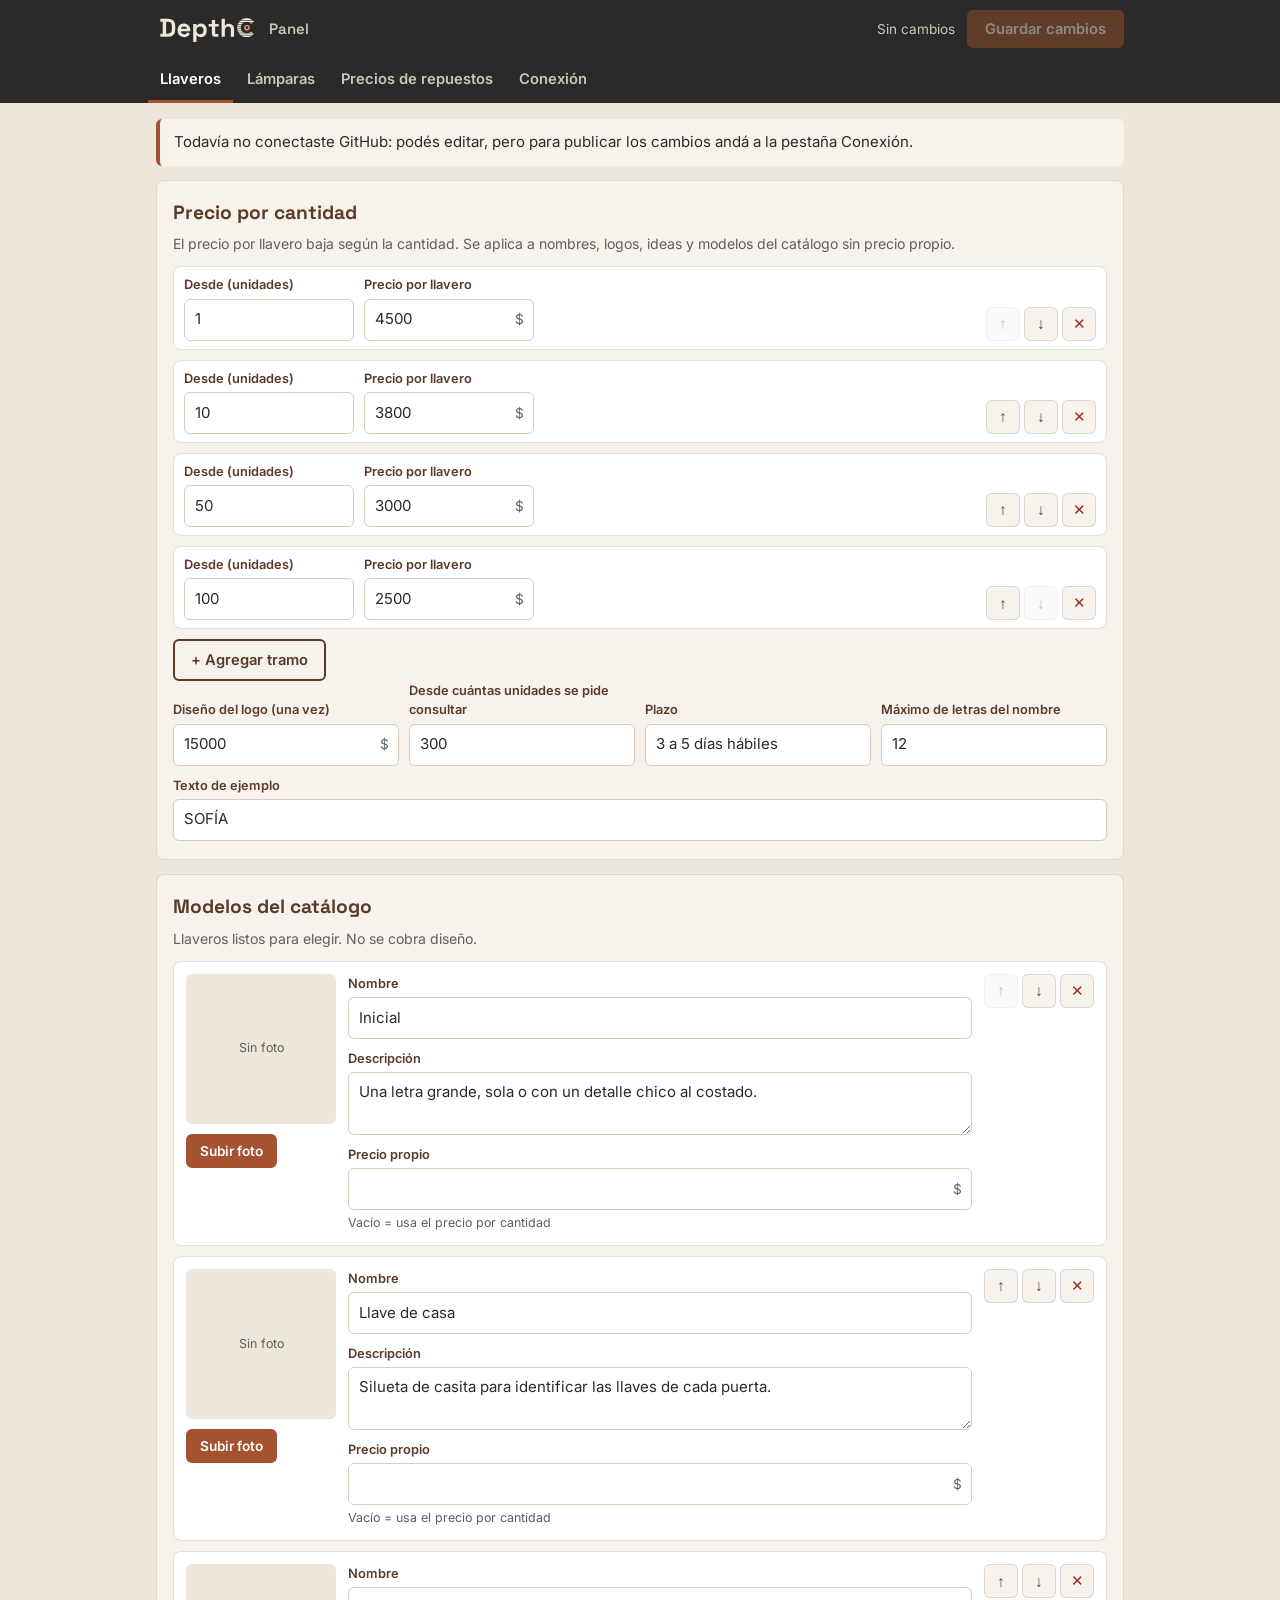
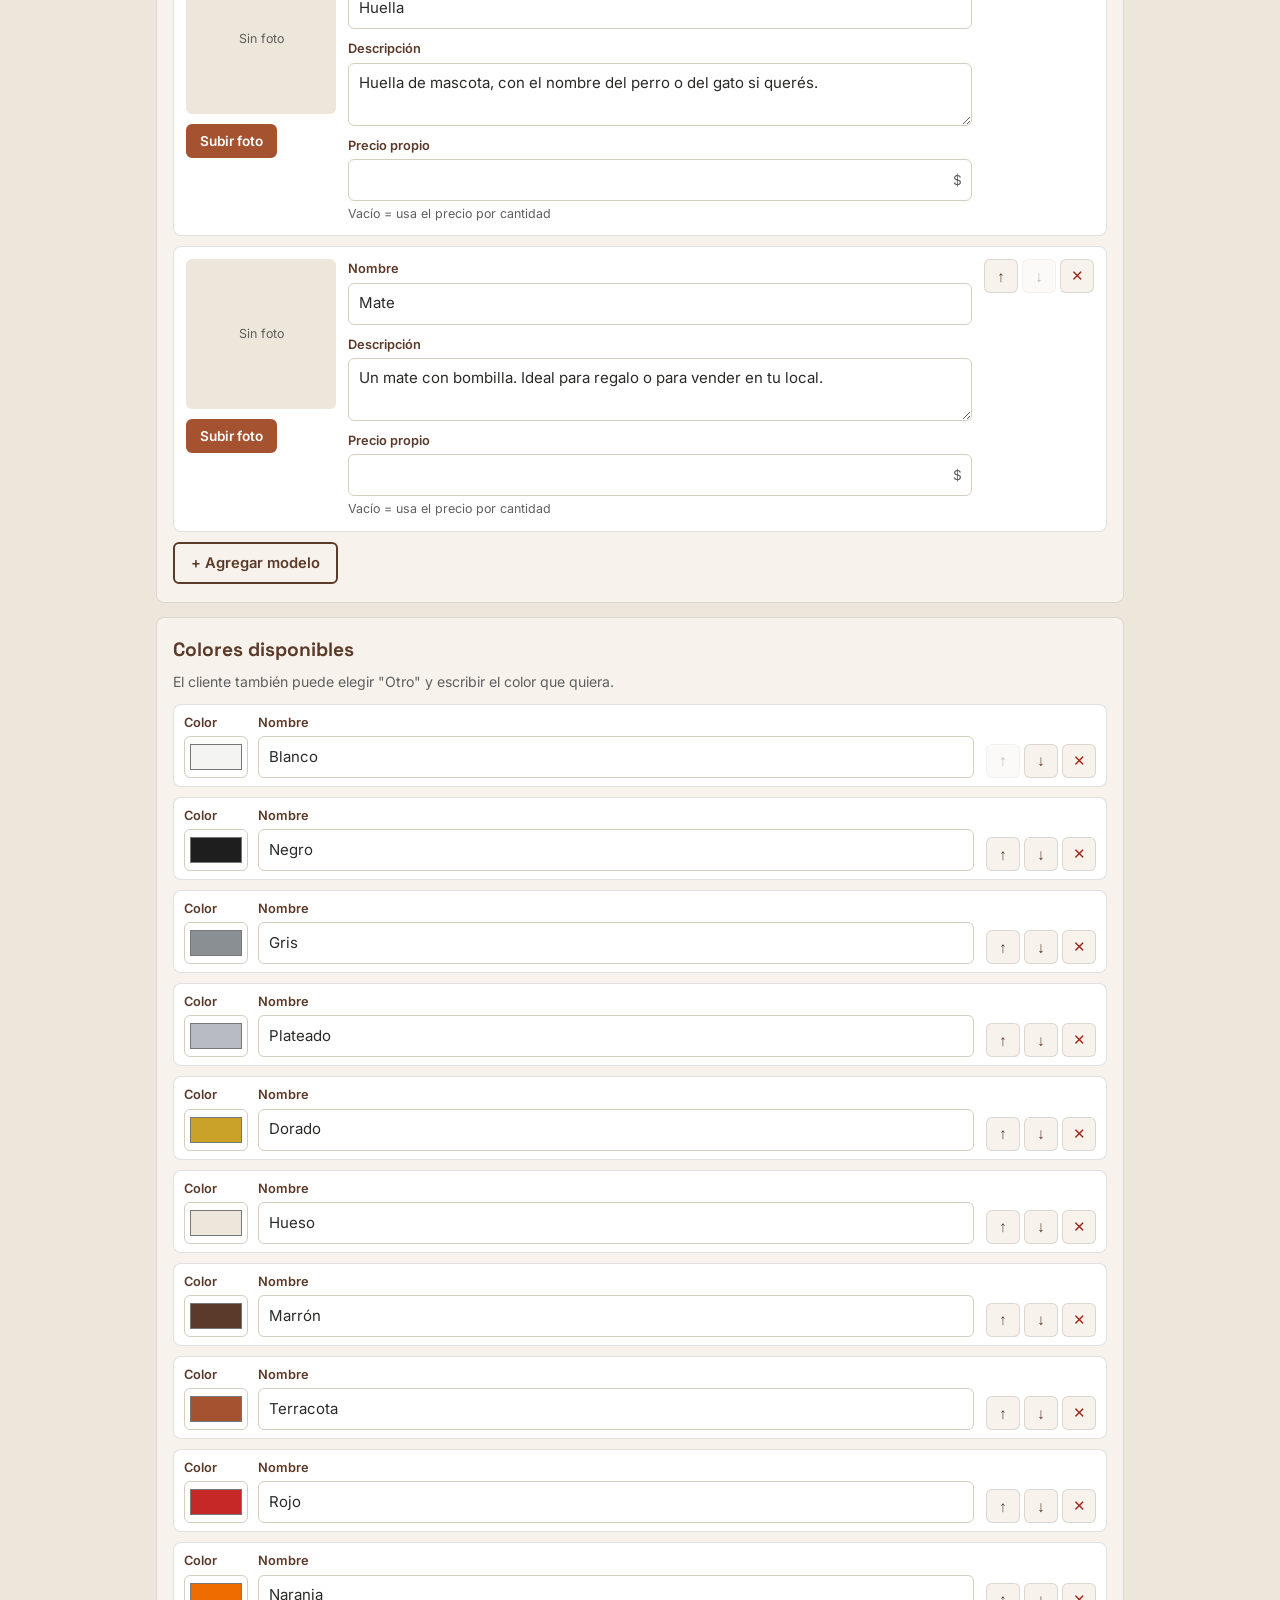
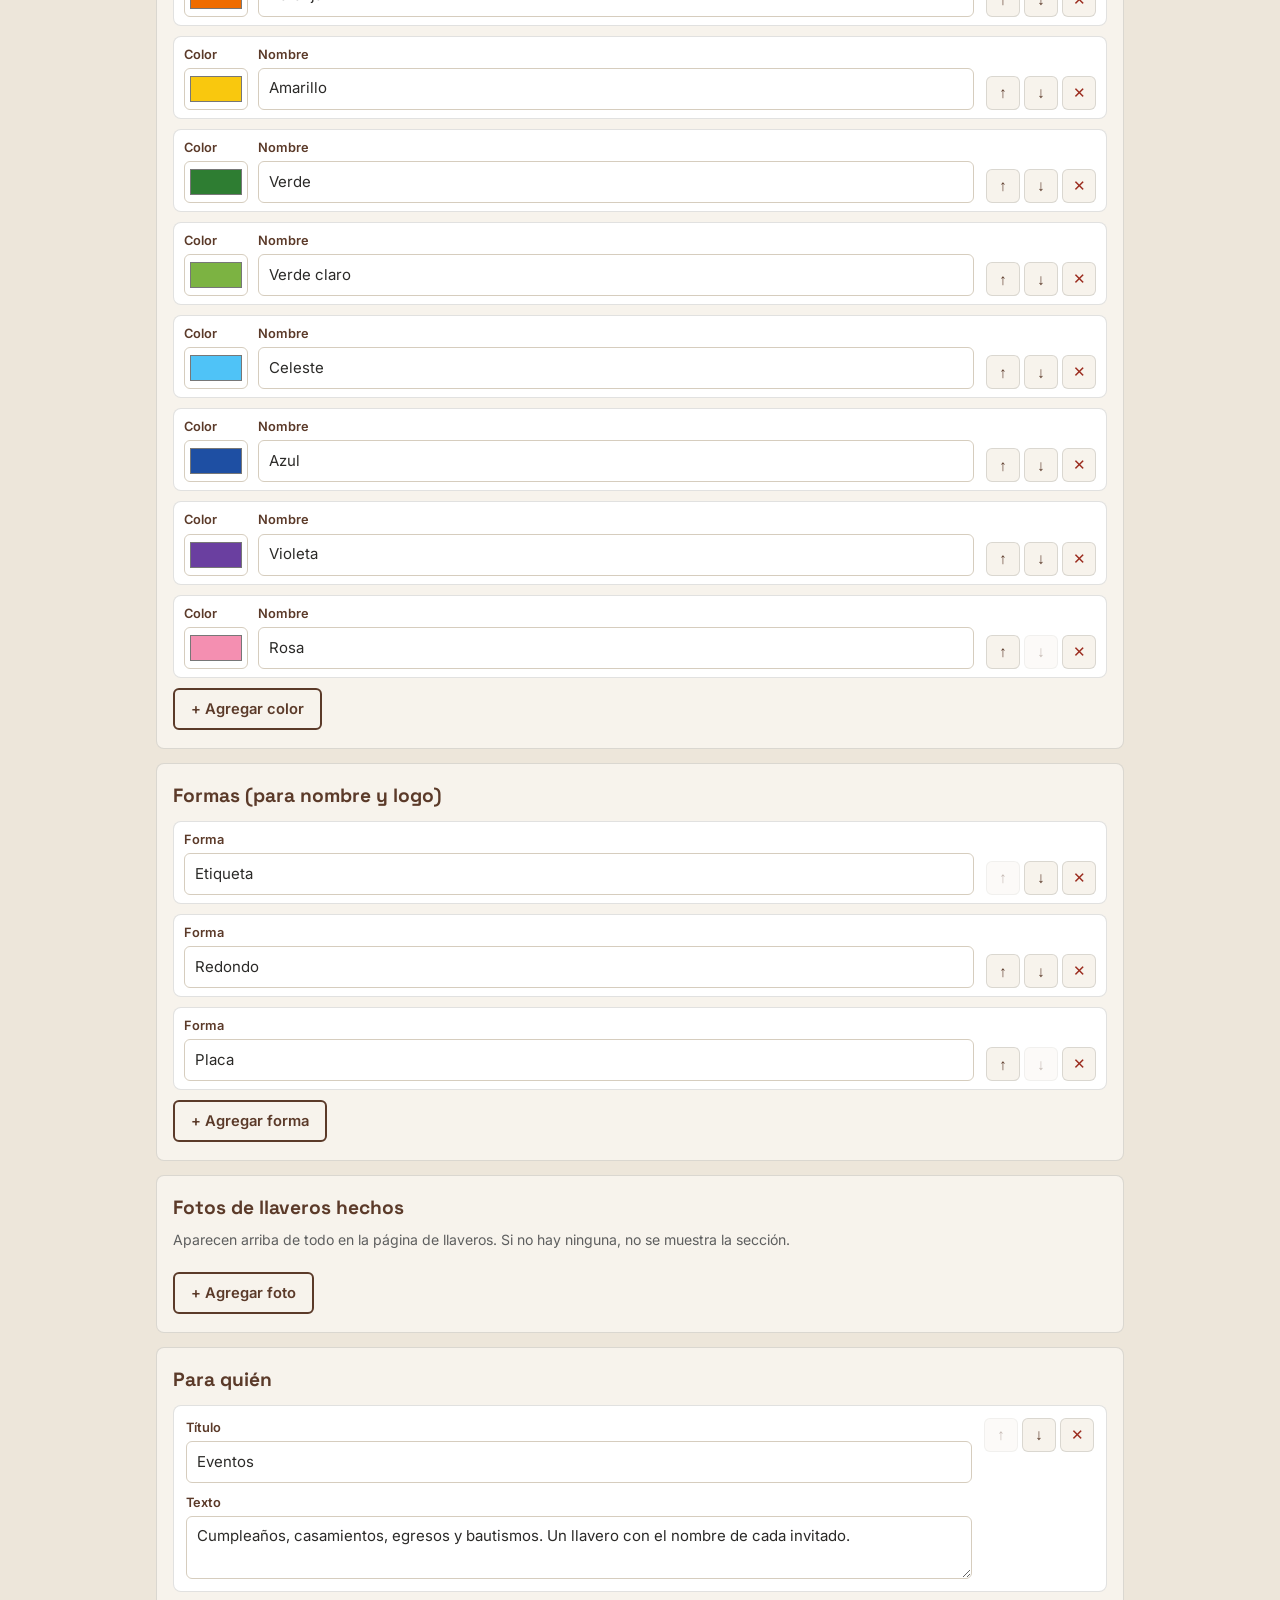
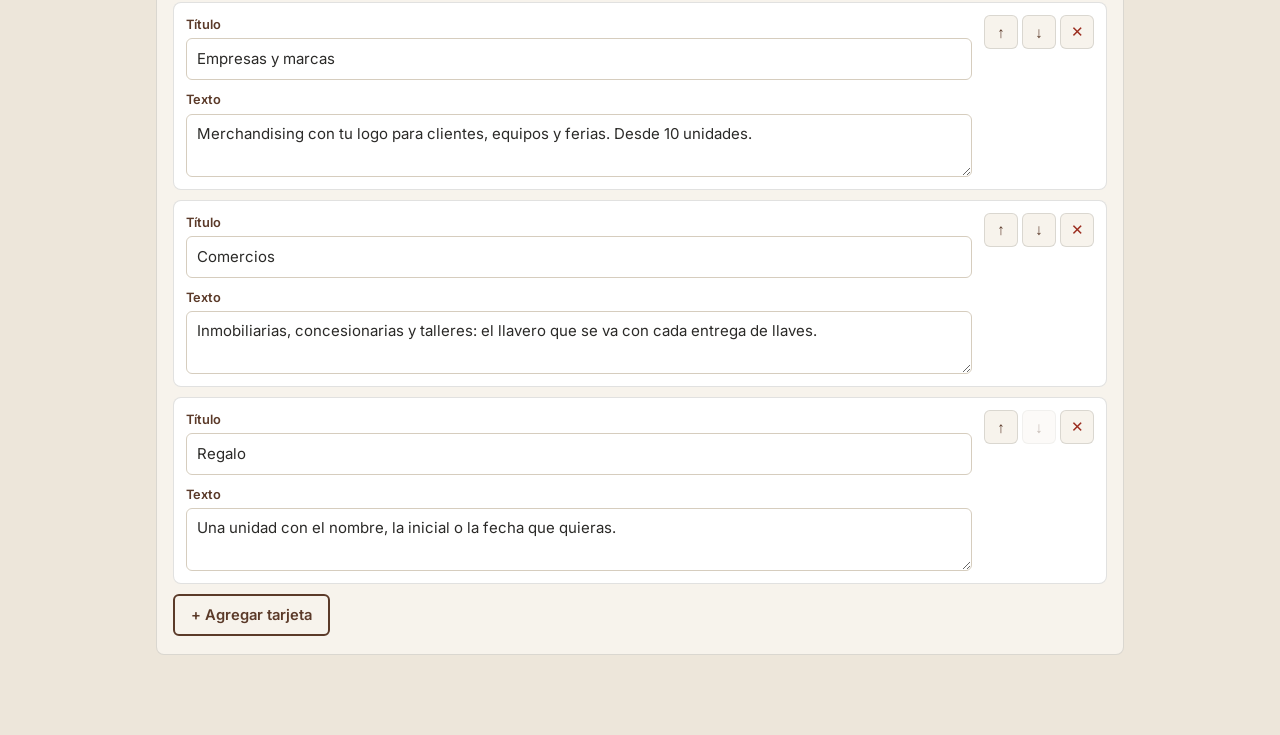
==== admin.html @ dd6ab81a "Panel de administración (admin.html) para catálogo y precios - Edita llaveros (precios por cantidad," ====
<!doctype html>
<html lang="es-AR">
<head>
  <meta charset="utf-8">
  <meta name="viewport" content="width=device-width, initial-scale=1">
  <meta name="robots" content="noindex, nofollow">
  <title>Panel DepthCo</title>
  <link rel="icon" href="img/favicon.svg" type="image/svg+xml">
  <link rel="preconnect" href="https://fonts.googleapis.com">
  <link rel="preconnect" href="https://fonts.gstatic.com" crossorigin>
  <link href="https://fonts.googleapis.com/css2?family=Inter:wght@400;500;600;700&family=Space+Grotesk:wght@600;700&display=swap" rel="stylesheet">
  <link rel="stylesheet" href="admin.css">
</head>
<body>
  <header class="bar">
    <div class="bar__inner">
      <img src="img/logo-claro.svg" alt="DepthCo" width="115" height="32">
      <span class="bar__title">Panel</span>
      <span class="estado" id="estado" role="status"></span>
      <button type="button" class="btn btn--save" id="guardar" disabled>Guardar cambios</button>
    </div>
    <nav class="tabs" role="tablist" aria-label="Secciones del panel">
      <button type="button" role="tab" class="tab" data-tab="llaveros" aria-selected="true">Llaveros</button>
      <button type="button" role="tab" class="tab" data-tab="lamparas" aria-selected="false">Lámparas</button>
      <button type="button" role="tab" class="tab" data-tab="repuestos" aria-selected="false">Precios de repuestos</button>
      <button type="button" role="tab" class="tab" data-tab="conexion" aria-selected="false">Conexión</button>
    </nav>
  </header>

  <main class="main">
    <div class="aviso" id="aviso" hidden></div>
    <section class="panel" id="panel-llaveros" role="tabpanel"></section>
    <section class="panel" id="panel-lamparas" role="tabpanel" hidden></section>
    <section class="panel" id="panel-repuestos" role="tabpanel" hidden></section>
    <section class="panel" id="panel-conexion" role="tabpanel" hidden>
      <div class="card">
        <h2>Conexión con GitHub</h2>
        <p>Para que el botón <strong>Guardar cambios</strong> publique directo en la web, el panel necesita permiso para escribir en tu repositorio. Esto se configura una sola vez en cada dispositivo (compu o celular).</p>
        <ol class="pasos">
          <li>Entrá a <a href="https://github.com/settings/personal-access-tokens/new" target="_blank" rel="noopener">github.com → Settings → Developer settings → Fine-grained tokens → Generate new token</a>.</li>
          <li>En <em>Repository access</em> elegí <strong>Only select repositories</strong> y marcá el repo de la web.</li>
          <li>En <em>Permissions → Repository permissions → Contents</em> elegí <strong>Read and write</strong>.</li>
          <li>Generalo, copialo y pegalo acá abajo junto con tu usuario y el nombre del repo.</li>
        </ol>
        <div class="grid2">
          <label class="f"><span>Usuario u organización de GitHub</span><input type="text" id="gh-owner" autocomplete="off" placeholder="ej. depthco"></label>
          <label class="f"><span>Nombre del repositorio</span><input type="text" id="gh-repo" autocomplete="off" placeholder="ej. depthco-web"></label>
          <label class="f"><span>Rama</span><input type="text" id="gh-branch" autocomplete="off" value="main"></label>
          <label class="f"><span>Token</span><input type="password" id="gh-token" autocomplete="off" placeholder="github_pat_…"></label>
        </div>
        <div class="acciones">
          <button type="button" class="btn" id="gh-probar">Guardar y probar conexión</button>
          <button type="button" class="btn btn--ghost" id="gh-olvidar">Olvidar en este dispositivo</button>
        </div>
        <p class="nota" id="gh-resultado" role="status"></p>
        <p class="nota">El token queda guardado solo en este navegador. No lo compartas: con él se puede modificar la web.</p>
      </div>
      <div class="card">
        <h2>Sin conexión</h2>
        <p>Si preferís no conectar GitHub, podés descargar los archivos con tus cambios y subirlos a mano al repo (en GitHub: <em>Add file → Upload files</em>, en la misma carpeta).</p>
        <div class="acciones">
          <button type="button" class="btn btn--ghost" id="descargar-catalogo">Descargar data/catalogo.json</button>
          <button type="button" class="btn btn--ghost" id="descargar-config">Descargar config.js</button>
        </div>
        <p class="nota">Las fotos solo se pueden subir desde el panel con la conexión activa. Sin conexión, subilas a la carpeta <code>img/productos/</code> y escribí la ruta en el campo de la foto.</p>
      </div>
    </section>
  </main>

  <script src="config.js"></script>
  <script src="catalogo-datos.js"></script>
  <script src="admin.js"></script>
</body>
</html>
---- admin.css ----
/* DepthCo — Panel de administración. Herramienta de uso interno: clara, con la paleta de la marca. */

:root {
  --hueso: #EDE6DA;
  --acero: #8A8F94;
  --oxido: #A4522F;
  --nogal: #5B3A29;
  --grafito: #2B2A28;

  --papel: #F7F3EC;
  --texto-2: #5E5F5F;
  --linea: rgba(43, 42, 40, 0.14);
  --ok: #2E6B3F;
  --error: #9B2C1E;

  --f-titulo: "Space Grotesk", system-ui, sans-serif;
  --f-texto: "Inter", system-ui, -apple-system, "Segoe UI", sans-serif;
}

*, *::before, *::after { box-sizing: border-box; }
body { margin: 0; background: var(--hueso); color: var(--grafito); font: 15px/1.5 var(--f-texto); }
img { display: block; max-width: 100%; }
h2 { font-family: var(--f-titulo); font-size: 1.2rem; color: var(--nogal); margin: 0 0 6px; }
p { margin: 0 0 12px; }
a { color: var(--oxido); }
code { background: var(--hueso); padding: 1px 5px; border-radius: 3px; }
:focus-visible { outline: 3px solid var(--oxido); outline-offset: 2px; }
[hidden] { display: none !important; }

/* Barra superior */
.bar { position: sticky; top: 0; z-index: 20; background: var(--grafito); color: var(--hueso); }
.bar__inner { display: flex; align-items: center; gap: 12px; padding: 10px 16px; max-width: 1000px; margin: 0 auto; flex-wrap: wrap; }
.bar__inner img { height: 28px; width: auto; }
.bar__title { font-family: var(--f-titulo); font-weight: 600; color: #CFC6B8; }
.estado { margin-left: auto; font-size: .85rem; color: #CFC6B8; }
.tabs { display: flex; gap: 2px; overflow-x: auto; max-width: 1000px; margin: 0 auto; padding: 0 8px; }
.tab {
  flex: none; background: none; border: 0; color: #CFC6B8; font: 600 .92rem var(--f-texto);
  padding: 12px 12px; border-bottom: 3px solid transparent; cursor: pointer;
}
.tab[aria-selected="true"] { color: #fff; border-bottom-color: var(--oxido); }

.main { max-width: 1000px; margin: 0 auto; padding: 16px 16px 80px; display: grid; gap: 14px; }
.panel { display: grid; gap: 14px; }

/* Botones */
.btn {
  display: inline-flex; align-items: center; justify-content: center; gap: 6px; min-height: 42px; padding: 8px 16px;
  background: var(--oxido); color: #fff; border: 2px solid var(--oxido); border-radius: 6px;
  font: 600 .92rem var(--f-texto); cursor: pointer; text-decoration: none;
}
.btn:hover { background: #8E4426; border-color: #8E4426; }
.btn:disabled { opacity: .45; cursor: default; }
.btn--ghost { background: transparent; color: var(--nogal); border-color: var(--nogal); }
.btn--ghost:hover { background: var(--nogal); color: var(--hueso); border-color: var(--nogal); }
.btn--small { min-height: 34px; padding: 4px 12px; font-size: .85rem; }
.btn--save { min-height: 38px; }
.btn--add { margin-top: 10px; }
.acciones { display: flex; flex-wrap: wrap; gap: 8px; margin: 12px 0; }

/* Avisos */
.aviso { padding: 12px 14px; border-radius: 6px; background: var(--papel); border-left: 4px solid var(--acero); }
.aviso--ok { border-left-color: var(--ok); }
.aviso--warn { border-left-color: var(--oxido); }
.aviso--error { border-left-color: var(--error); color: var(--error); font-weight: 500; }

/* Tarjetas y campos */
.card { background: var(--papel); border: 1px solid var(--linea); border-radius: 8px; padding: 18px 16px; }
.nota { font-size: .88rem; color: var(--texto-2); }
.pasos { padding-left: 20px; margin: 0 0 14px; display: grid; gap: 6px; }
.grid2 { display: grid; gap: 12px; }
@media (min-width: 640px) { .grid2 { grid-template-columns: 1fr 1fr; } }

.campos { display: grid; gap: 10px; flex: 1; min-width: 0; }
.fila { display: flex; flex-wrap: wrap; gap: 10px; align-items: flex-end; }
.fila > .f { flex: 1 1 180px; }
.fila .f--s { flex: 0 1 170px; }
.fila .f--xs { flex: 0 0 64px; }
.fila__tit { flex: 0 0 100%; color: var(--nogal); }
@media (min-width: 640px) { .fila__tit { flex: 0 0 90px; align-self: center; } }
.f { display: grid; gap: 4px; min-width: 0; }
.f > span:first-child { font-size: .8rem; font-weight: 600; color: var(--nogal); }
.f small { font-size: .78rem; color: var(--texto-2); }
.f__in { position: relative; display: flex; align-items: center; }
.f input, .f textarea {
  width: 100%; min-height: 42px; padding: 8px 10px; font: inherit; color: var(--grafito);
  background: #fff; border: 1.5px solid #D6CDBE; border-radius: 6px;
}
.f input[type="color"] { padding: 3px; height: 42px; cursor: pointer; }
.f textarea { resize: vertical; }
.f input:focus, .f textarea:focus { border-color: var(--oxido); outline: none; box-shadow: 0 0 0 3px rgba(164, 82, 47, .18); }
.unidad { position: absolute; right: 10px; font-style: normal; font-size: .85rem; color: var(--texto-2); pointer-events: none; }
.f__in input:has(+ .unidad) { padding-right: 30px; }

/* Listas editables */
.items { display: grid; gap: 10px; margin-top: 10px; }
.item {
  display: flex; gap: 12px; align-items: flex-start; flex-wrap: wrap;
  background: #fff; border: 1px solid var(--linea); border-radius: 8px; padding: 12px;
}
.item > .fila, .item > .f { flex: 1; min-width: 0; }
.items--compact .item { padding: 8px 10px; align-items: flex-end; }
.item__tools { display: flex; gap: 4px; margin-left: auto; }
.ico {
  width: 34px; height: 34px; border-radius: 6px; border: 1px solid var(--linea); background: var(--papel);
  color: var(--nogal); font-size: .95rem; cursor: pointer;
}
.ico:disabled { opacity: .35; cursor: default; }
.ico--del { color: var(--error); }

/* Fotos */
.foto { display: flex; gap: 10px; align-items: center; flex: 0 0 100%; }
@media (min-width: 640px) { .foto { flex: 0 0 150px; flex-direction: column; align-items: stretch; } }
.foto__thumb {
  width: 88px; aspect-ratio: 1; border-radius: 6px; overflow: hidden; flex: none;
  background: var(--hueso); display: grid; place-items: center; font-size: .78rem; color: var(--texto-2);
}
@media (min-width: 640px) { .foto__thumb { width: 100%; } }
.foto__thumb img { width: 100%; height: 100%; object-fit: cover; }
.foto__ctrl { display: flex; flex-wrap: wrap; gap: 6px; align-items: center; }
.pend { font-size: .75rem; color: var(--oxido); font-weight: 600; }

/* Tabla de materiales */
.tabla { display: grid; gap: 8px; }
.tabla__head { display: none; }
.tabla__row { display: grid; gap: 8px; grid-template-columns: 1fr 1fr 1fr; background: #fff; border: 1px solid var(--linea); border-radius: 8px; padding: 10px; }
.tabla__row strong { grid-column: 1 / -1; color: var(--nogal); }
@media (min-width: 760px) {
  .tabla__head { display: grid; grid-template-columns: 120px 1fr 1fr 1fr; gap: 8px; font-size: .8rem; font-weight: 600; color: var(--texto-2); padding: 0 10px; }
  .tabla__row { grid-template-columns: 120px 1fr 1fr 1fr; align-items: center; }
  .tabla__row strong { grid-column: auto; }
  .tabla__row .f > span:first-child { display: none; }
}

/* En listas con varios campos, las herramientas van arriba a la derecha y los campos usan todo el ancho */
.items:not(.items--compact) .item__tools { order: -1; flex: 0 0 100%; justify-content: flex-end; }
.items:not(.items--compact) .campos { flex: 1 1 100%; }
@media (min-width: 640px) {
  .items:not(.items--compact) .item__tools { order: 0; flex: 0 0 auto; }
  .items:not(.items--compact) .campos { flex: 1 1 0; }
}
.f input[type="number"] { -moz-appearance: textfield; appearance: textfield; }
.f input[type="number"]::-webkit-inner-spin-button, .f input[type="number"]::-webkit-outer-spin-button { -webkit-appearance: none; margin: 0; }
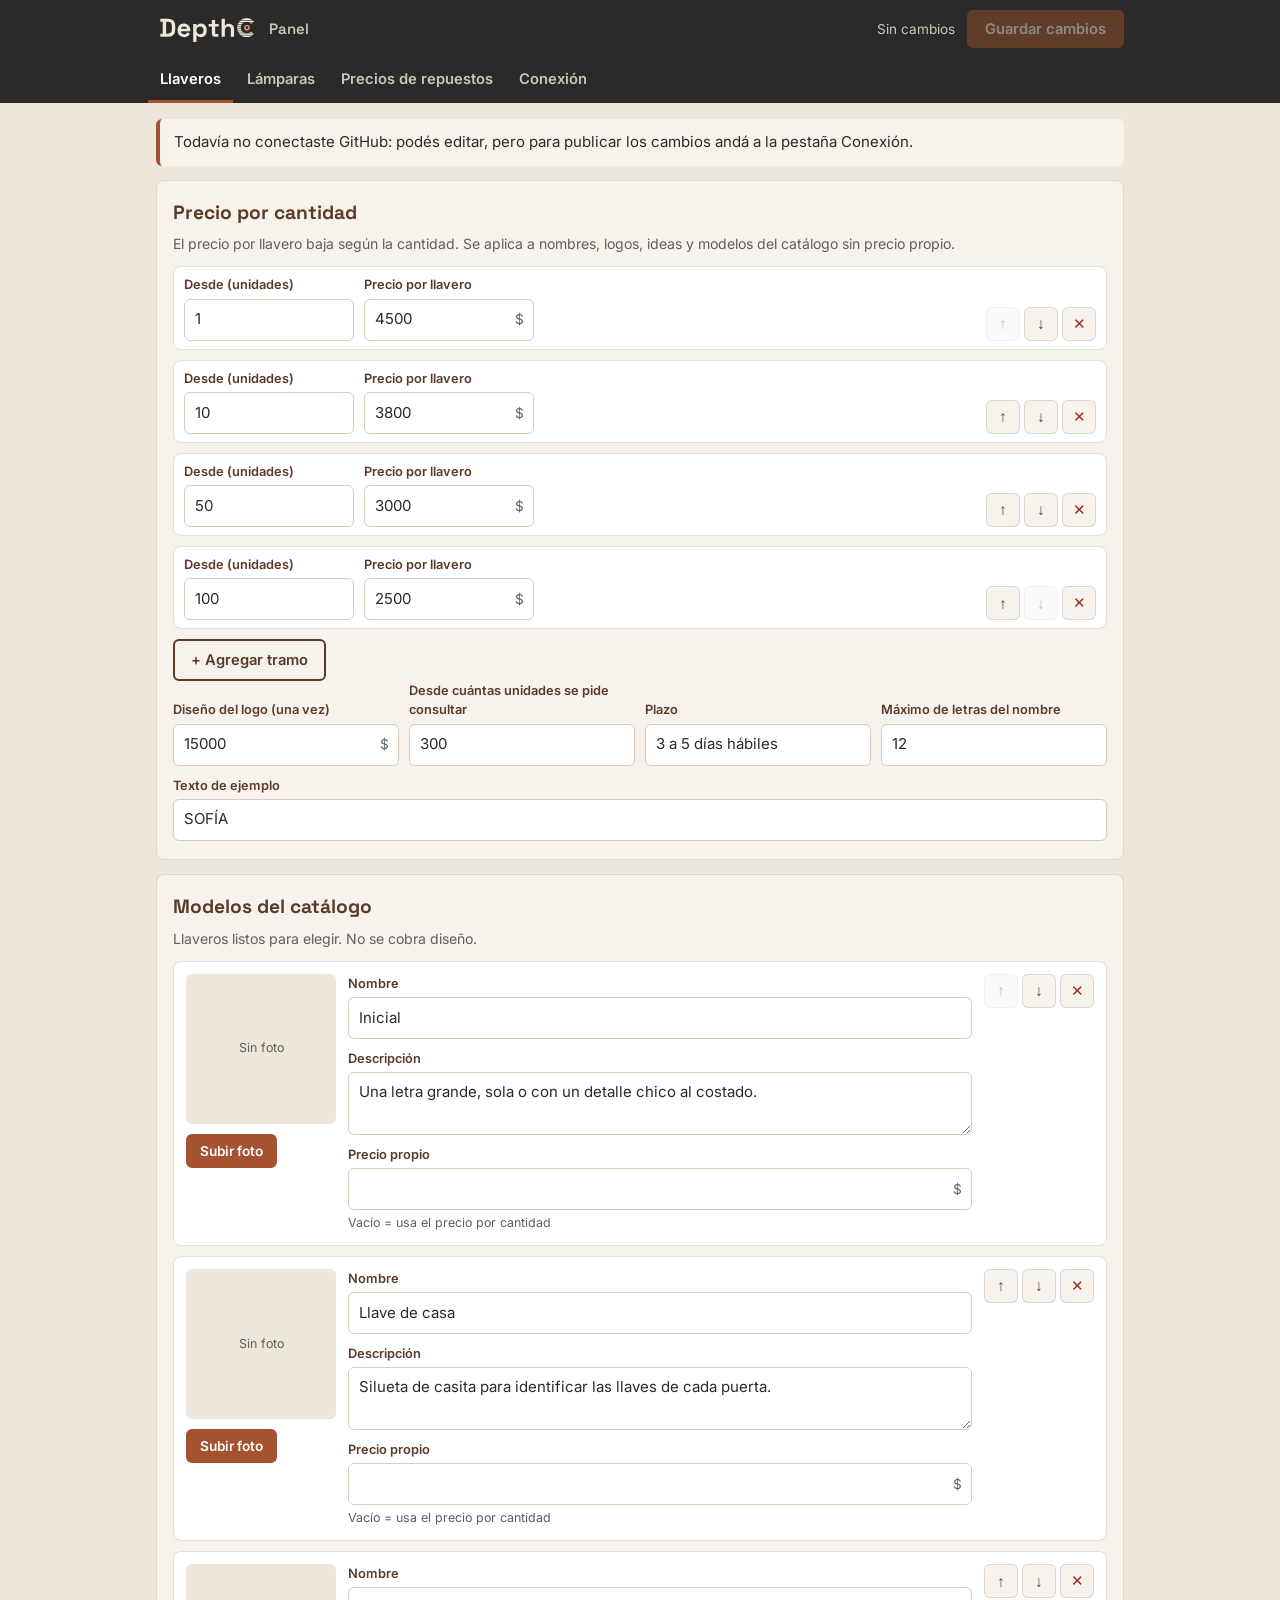
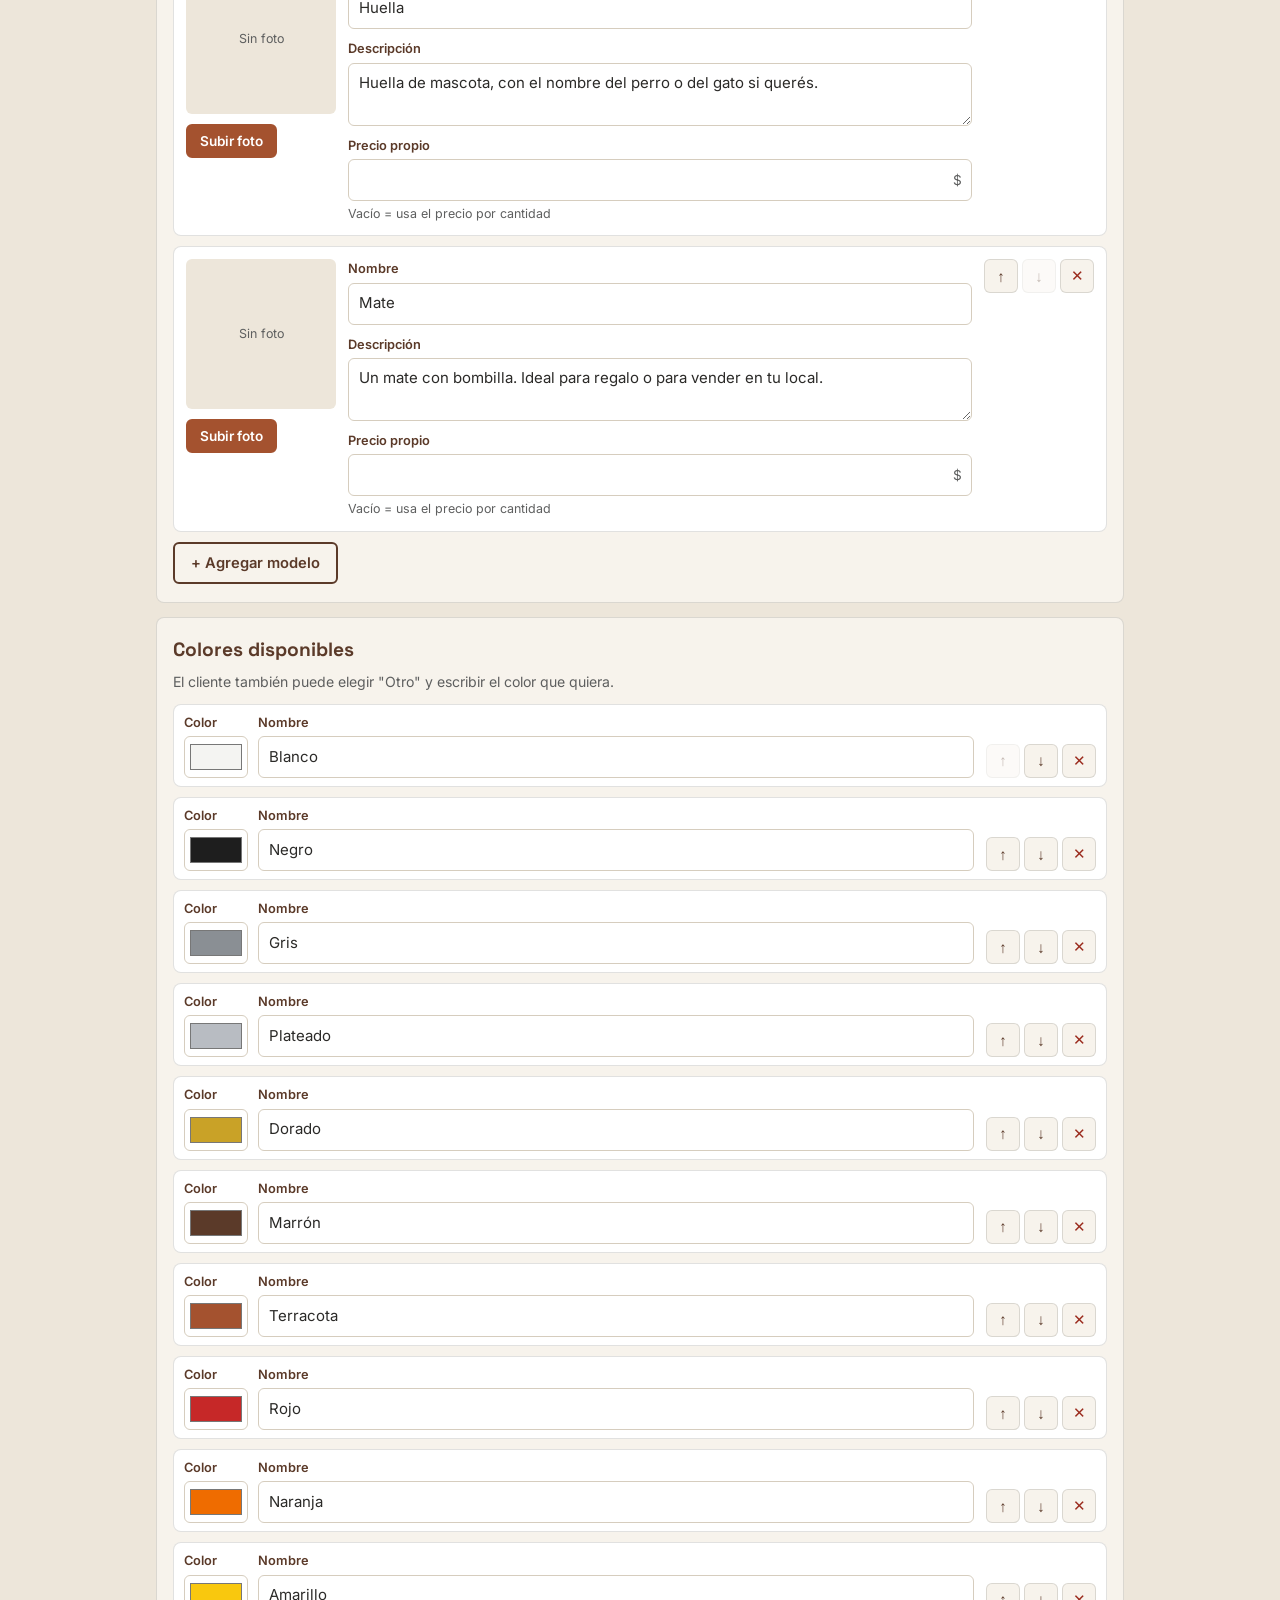
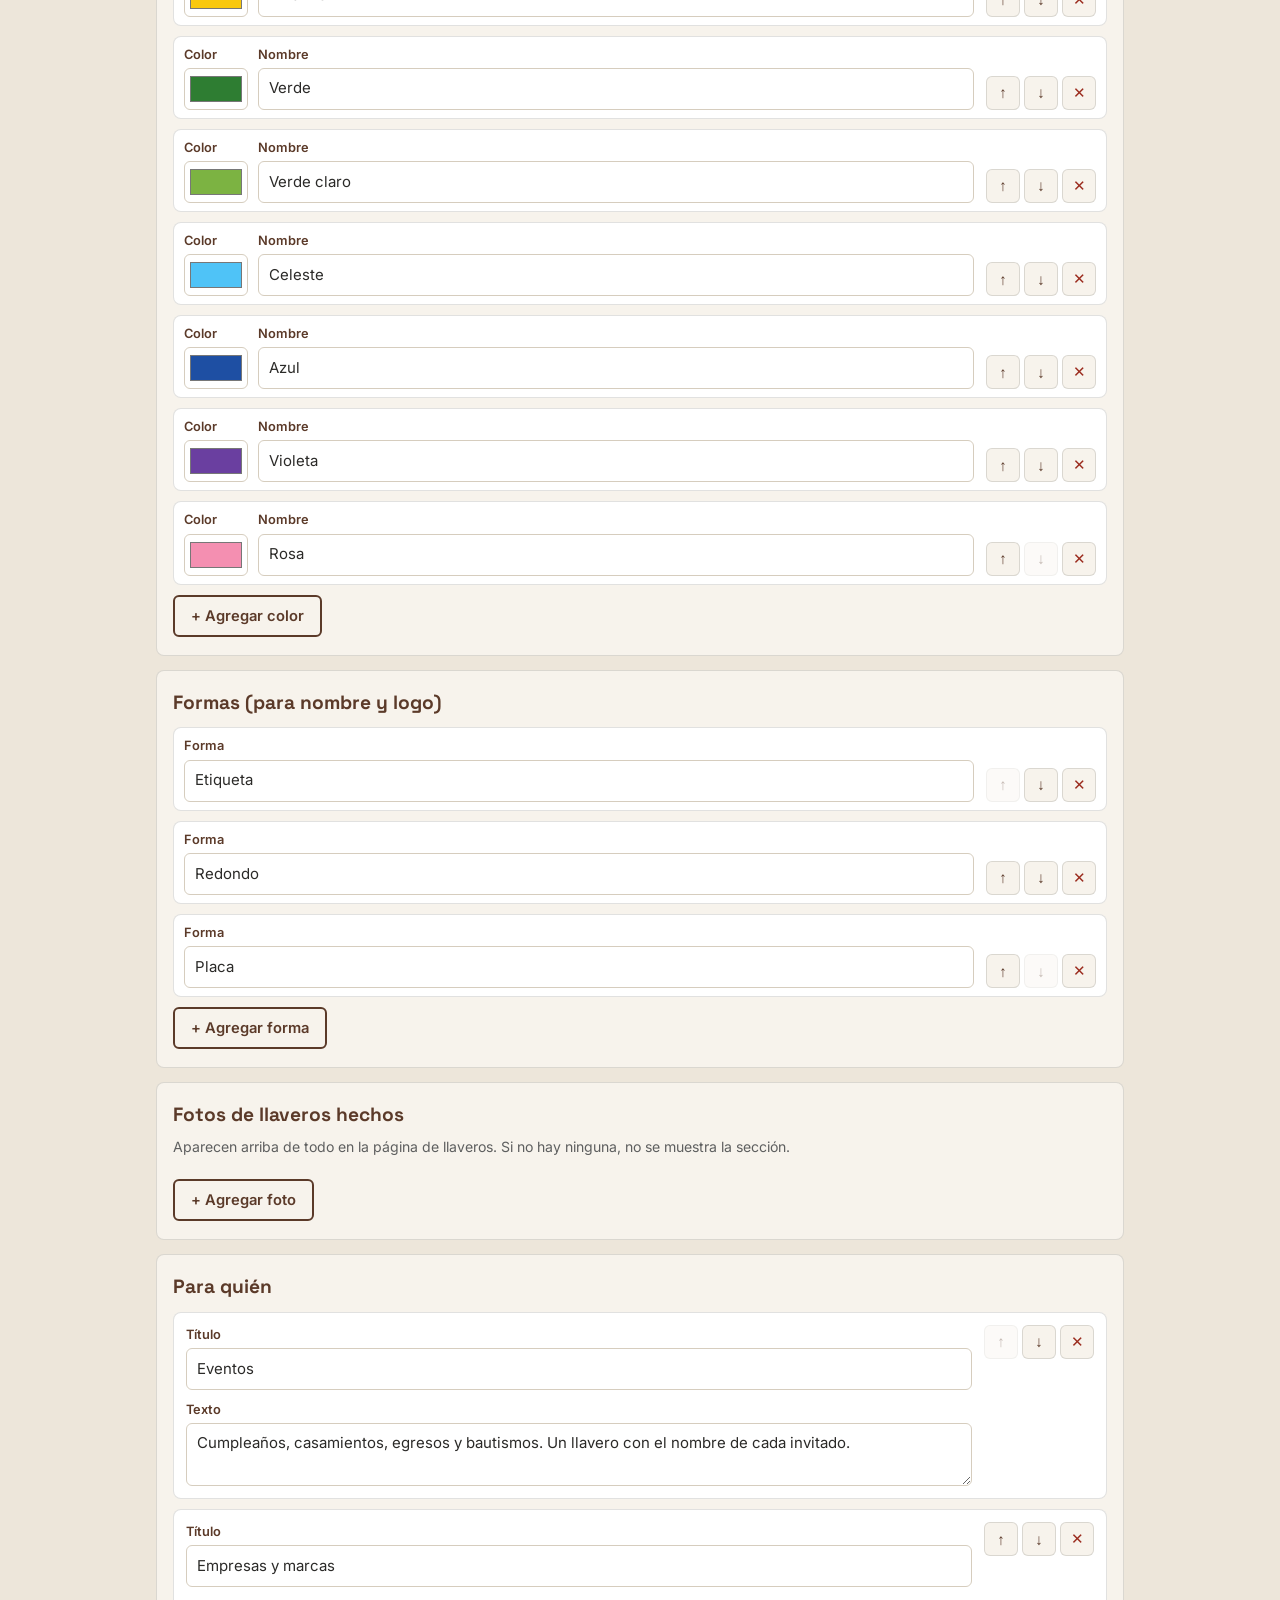
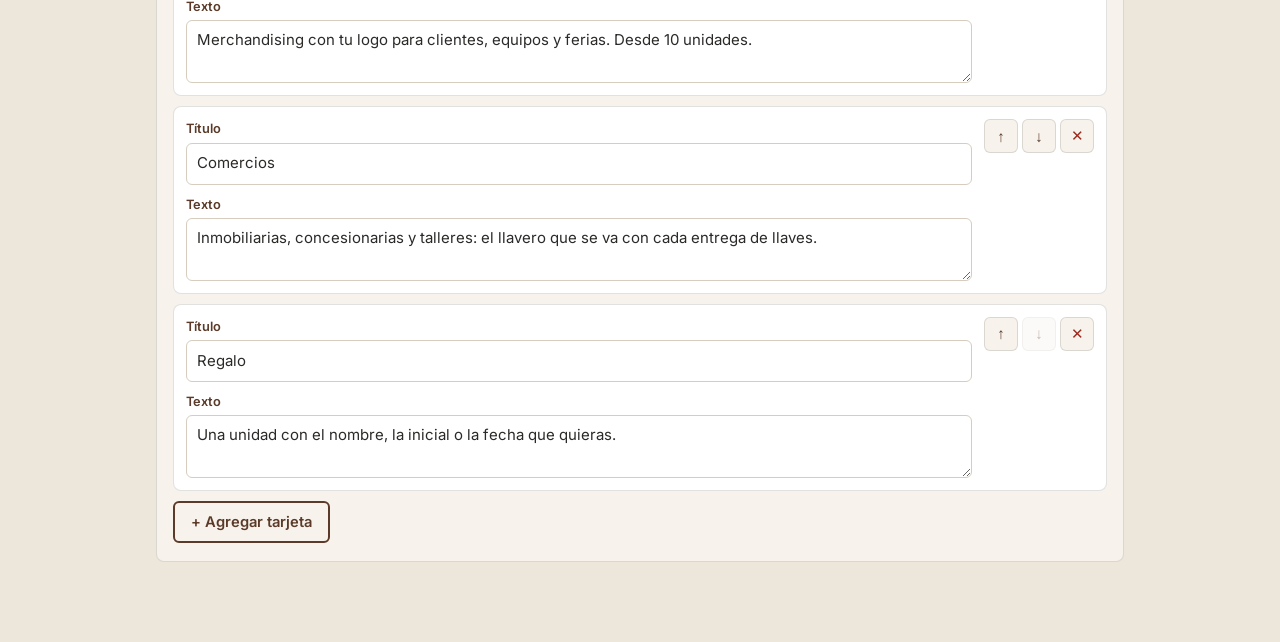
==== commit 01d854bf: "Animaciones más suaves, páginas que arrancan arriba y link al panel - animaciones.js común: scroll a" ====
--- a/admin.html
+++ b/admin.html
@@ -67,6 +67,7 @@
     </section>
   </main>
 
+  <script src="animaciones.js"></script>
   <script src="config.js"></script>
   <script src="catalogo-datos.js"></script>
   <script src="admin.js"></script>
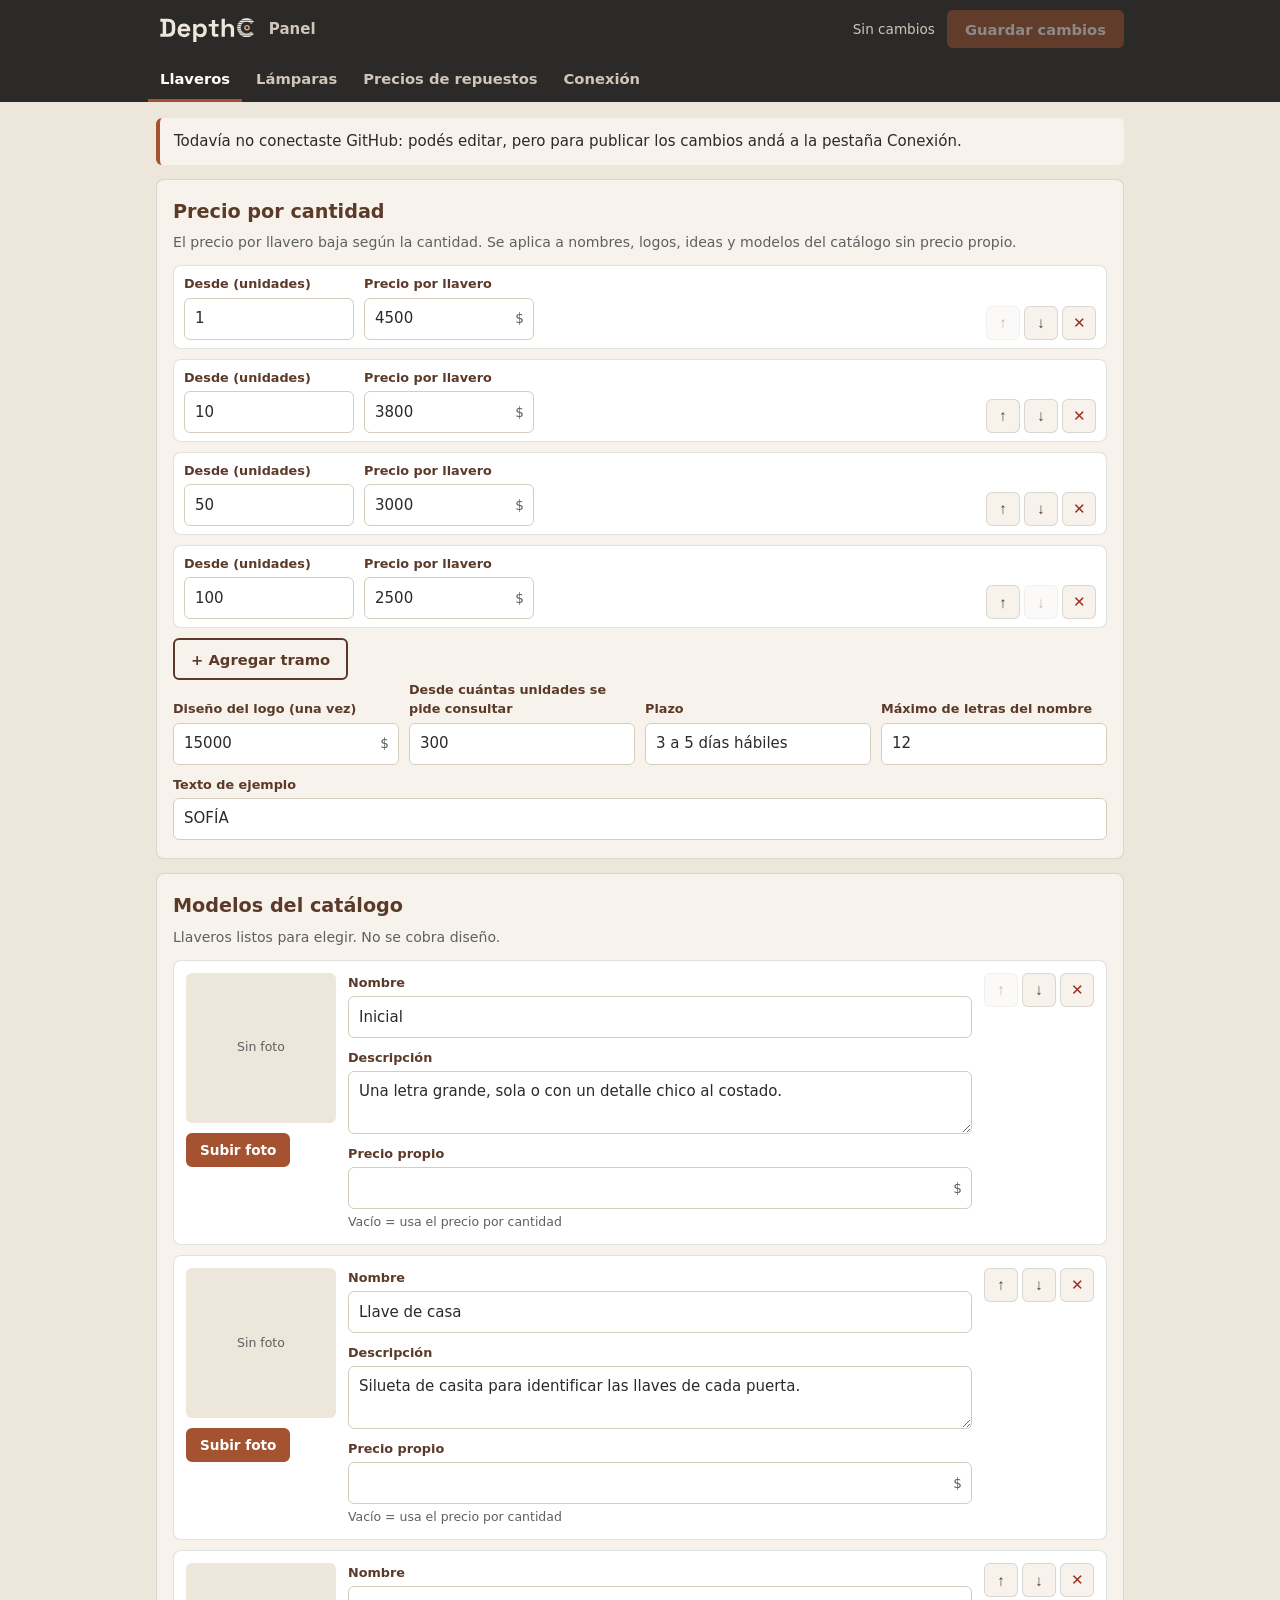
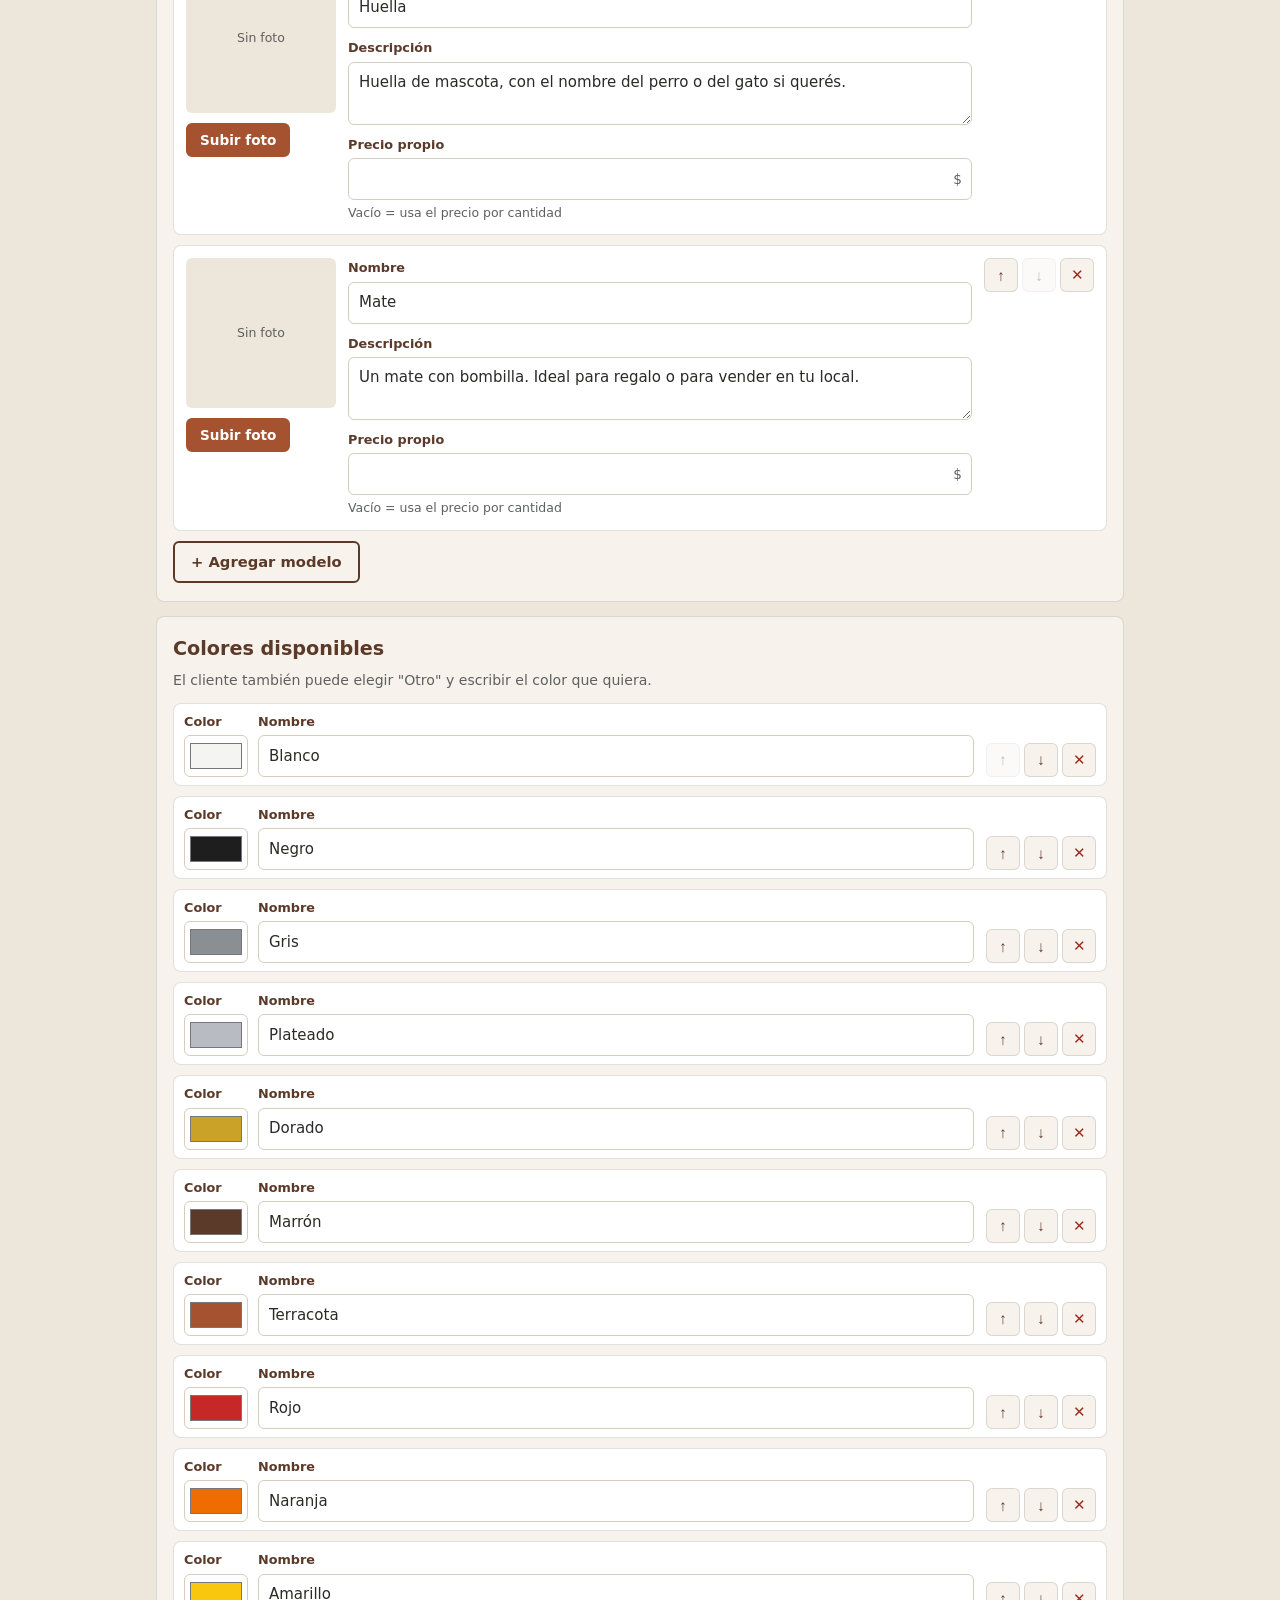
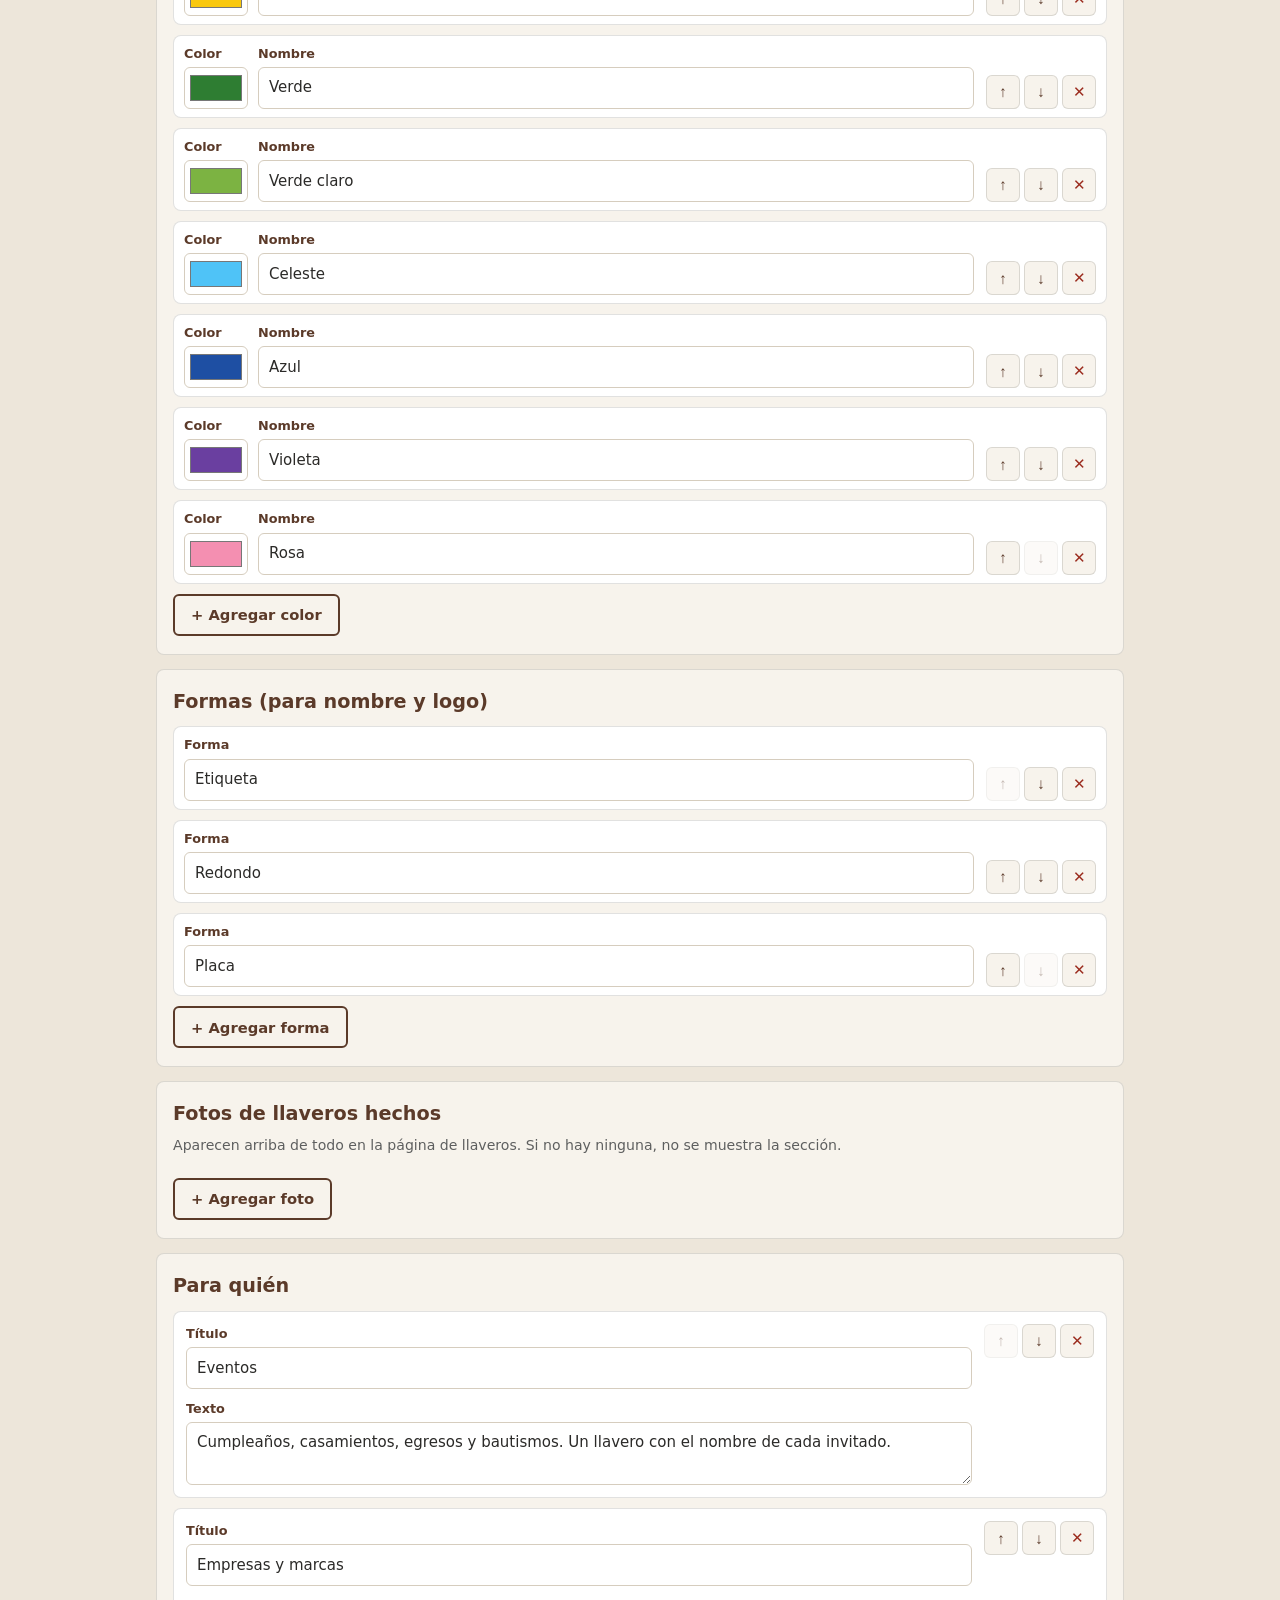
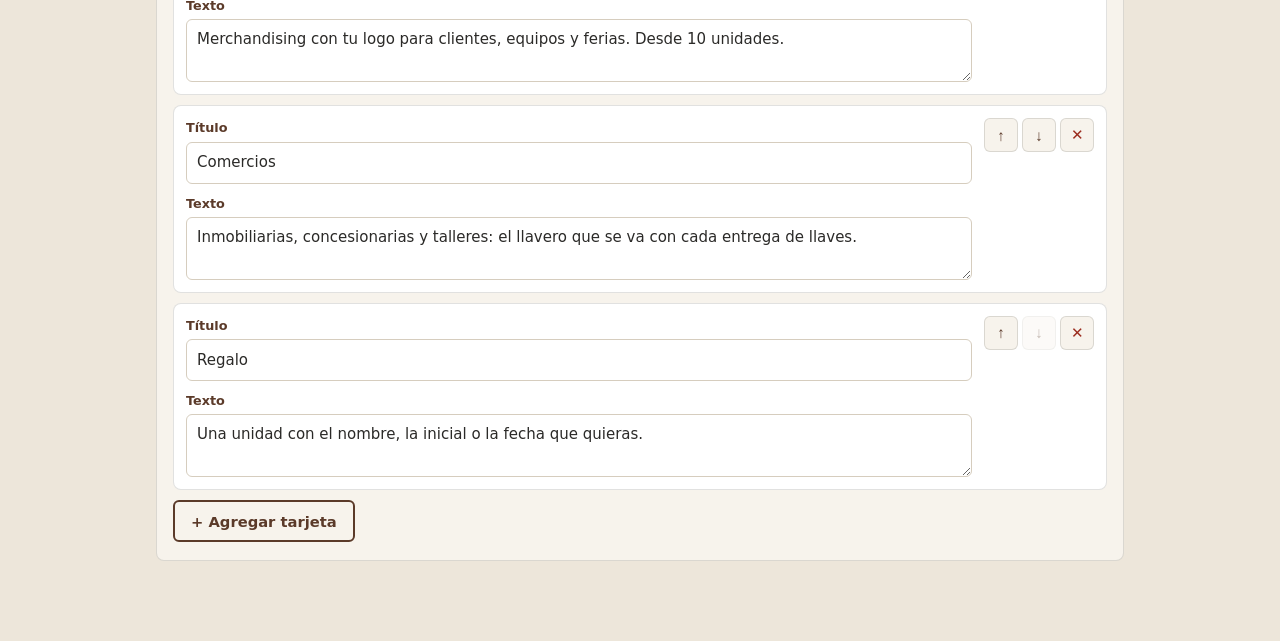
==== commit 3924f0e4: "Seguridad: CSP en cada página, integridad de three.js y mail protegido - Content-Security-Policy por" ====
--- a/admin.html
+++ b/admin.html
@@ -3,6 +3,8 @@
 <head>
   <meta charset="utf-8">
   <meta name="viewport" content="width=device-width, initial-scale=1">
+  <meta http-equiv="Content-Security-Policy" content="default-src 'self'; style-src 'self' 'unsafe-inline' https://fonts.googleapis.com; font-src https://fonts.gstatic.com; img-src 'self' data: blob:; object-src 'none'; base-uri 'self'; form-action 'none'; upgrade-insecure-requests; script-src 'self'; connect-src 'self' https://api.github.com">
+  <meta name="referrer" content="strict-origin-when-cross-origin">
   <meta name="robots" content="noindex, nofollow">
   <title>Panel DepthCo</title>
   <link rel="icon" href="img/favicon.svg" type="image/svg+xml">
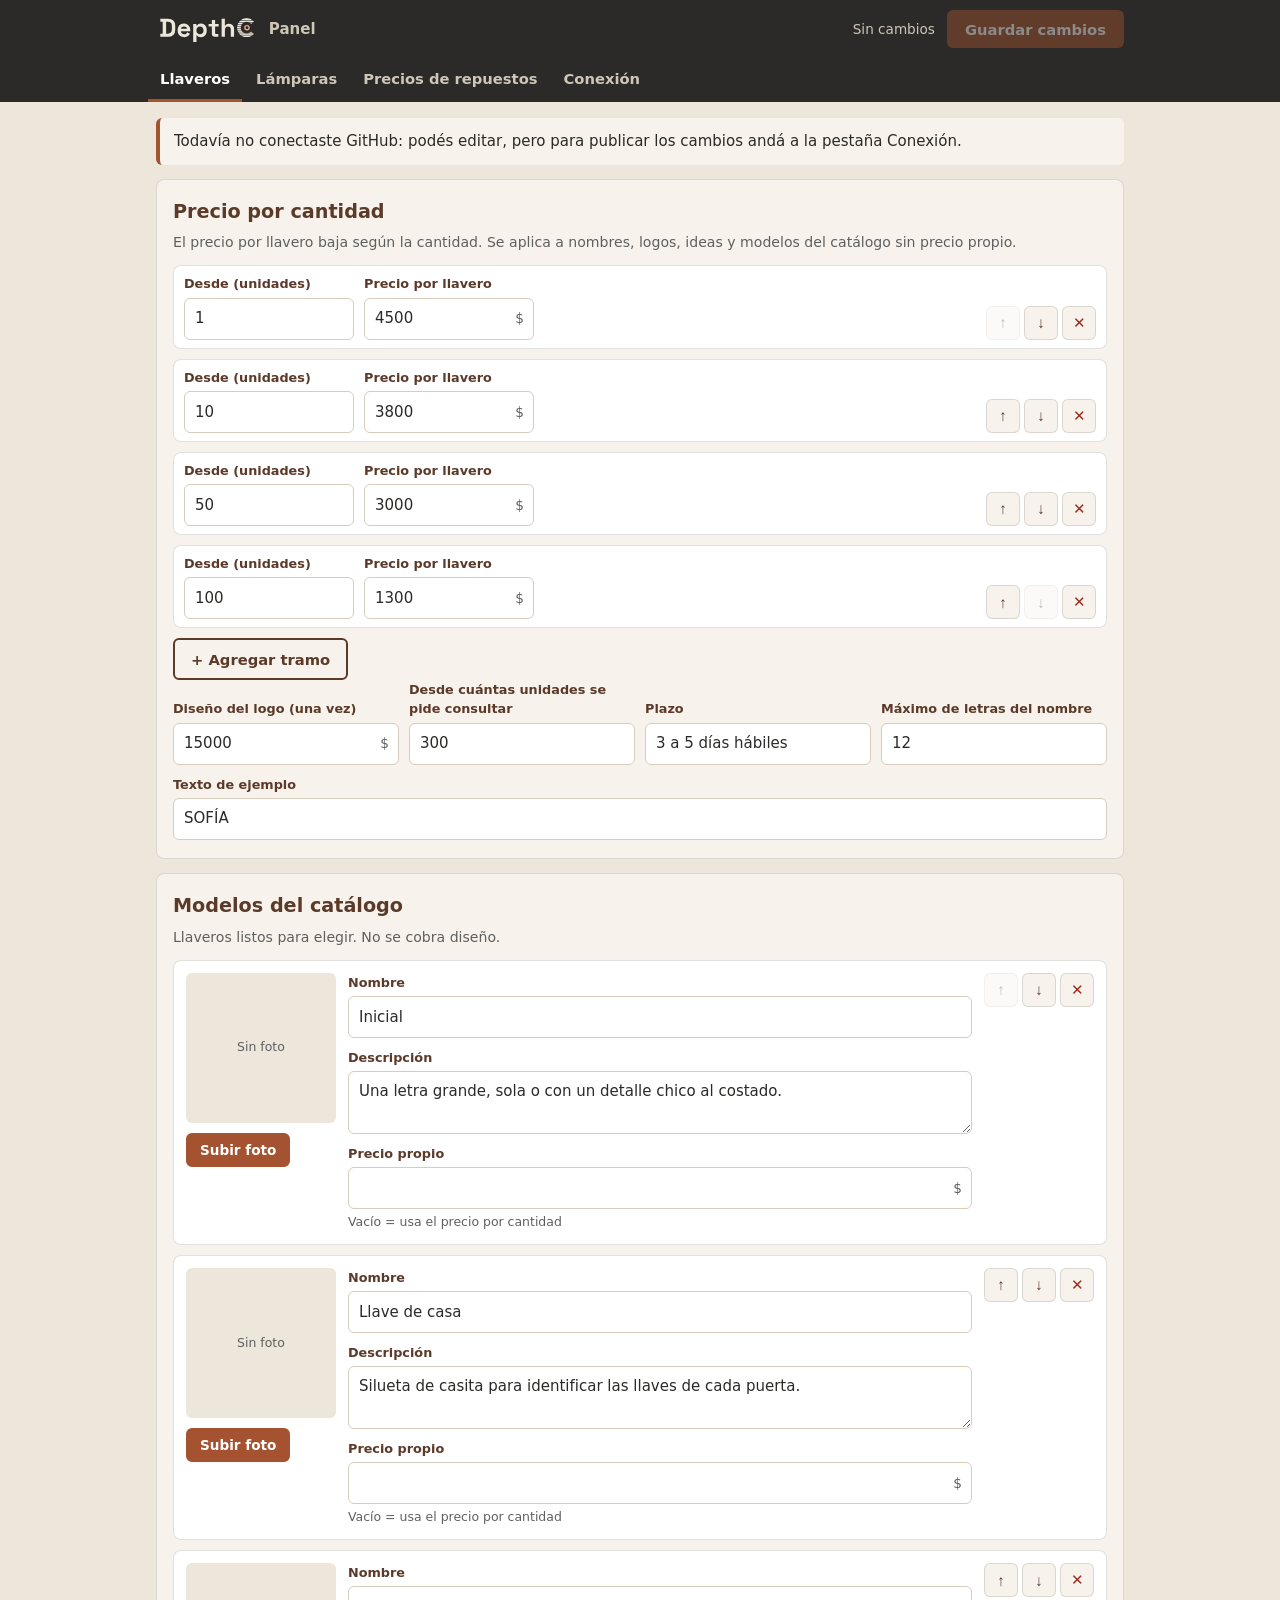
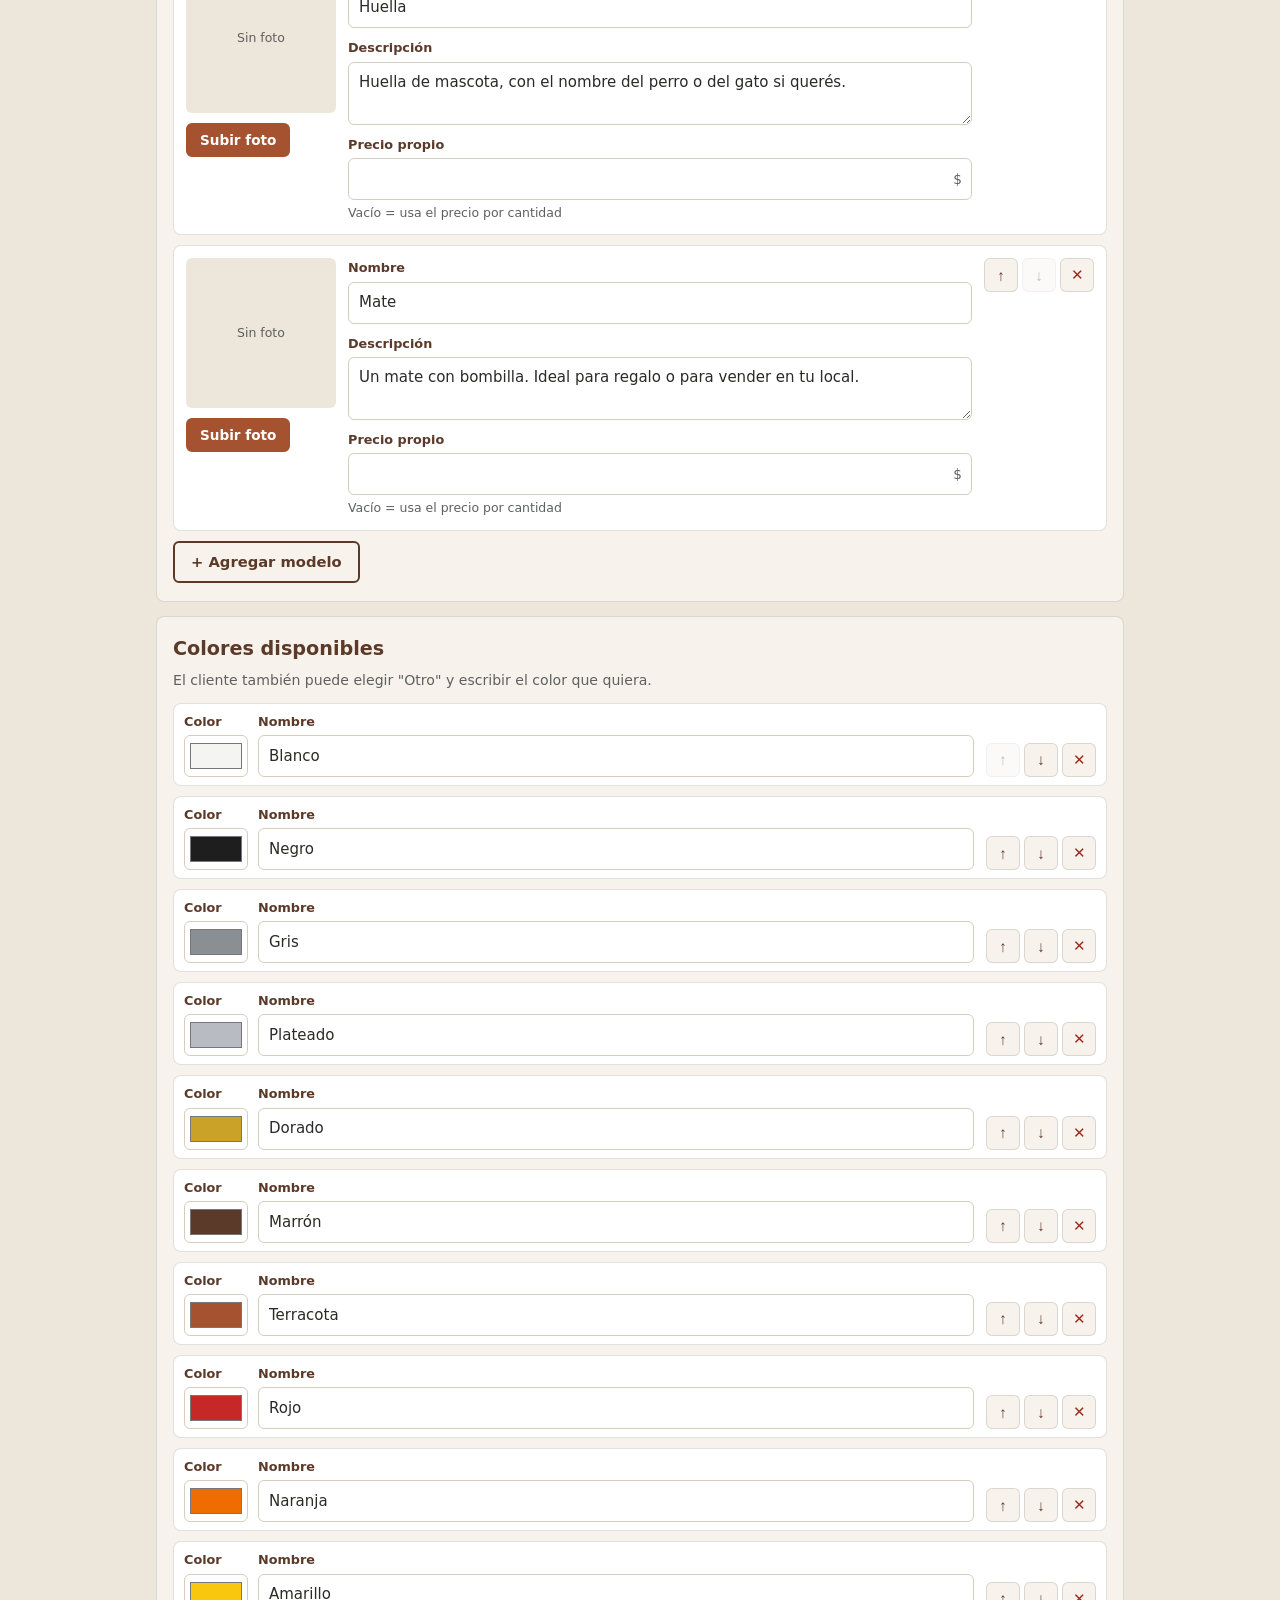
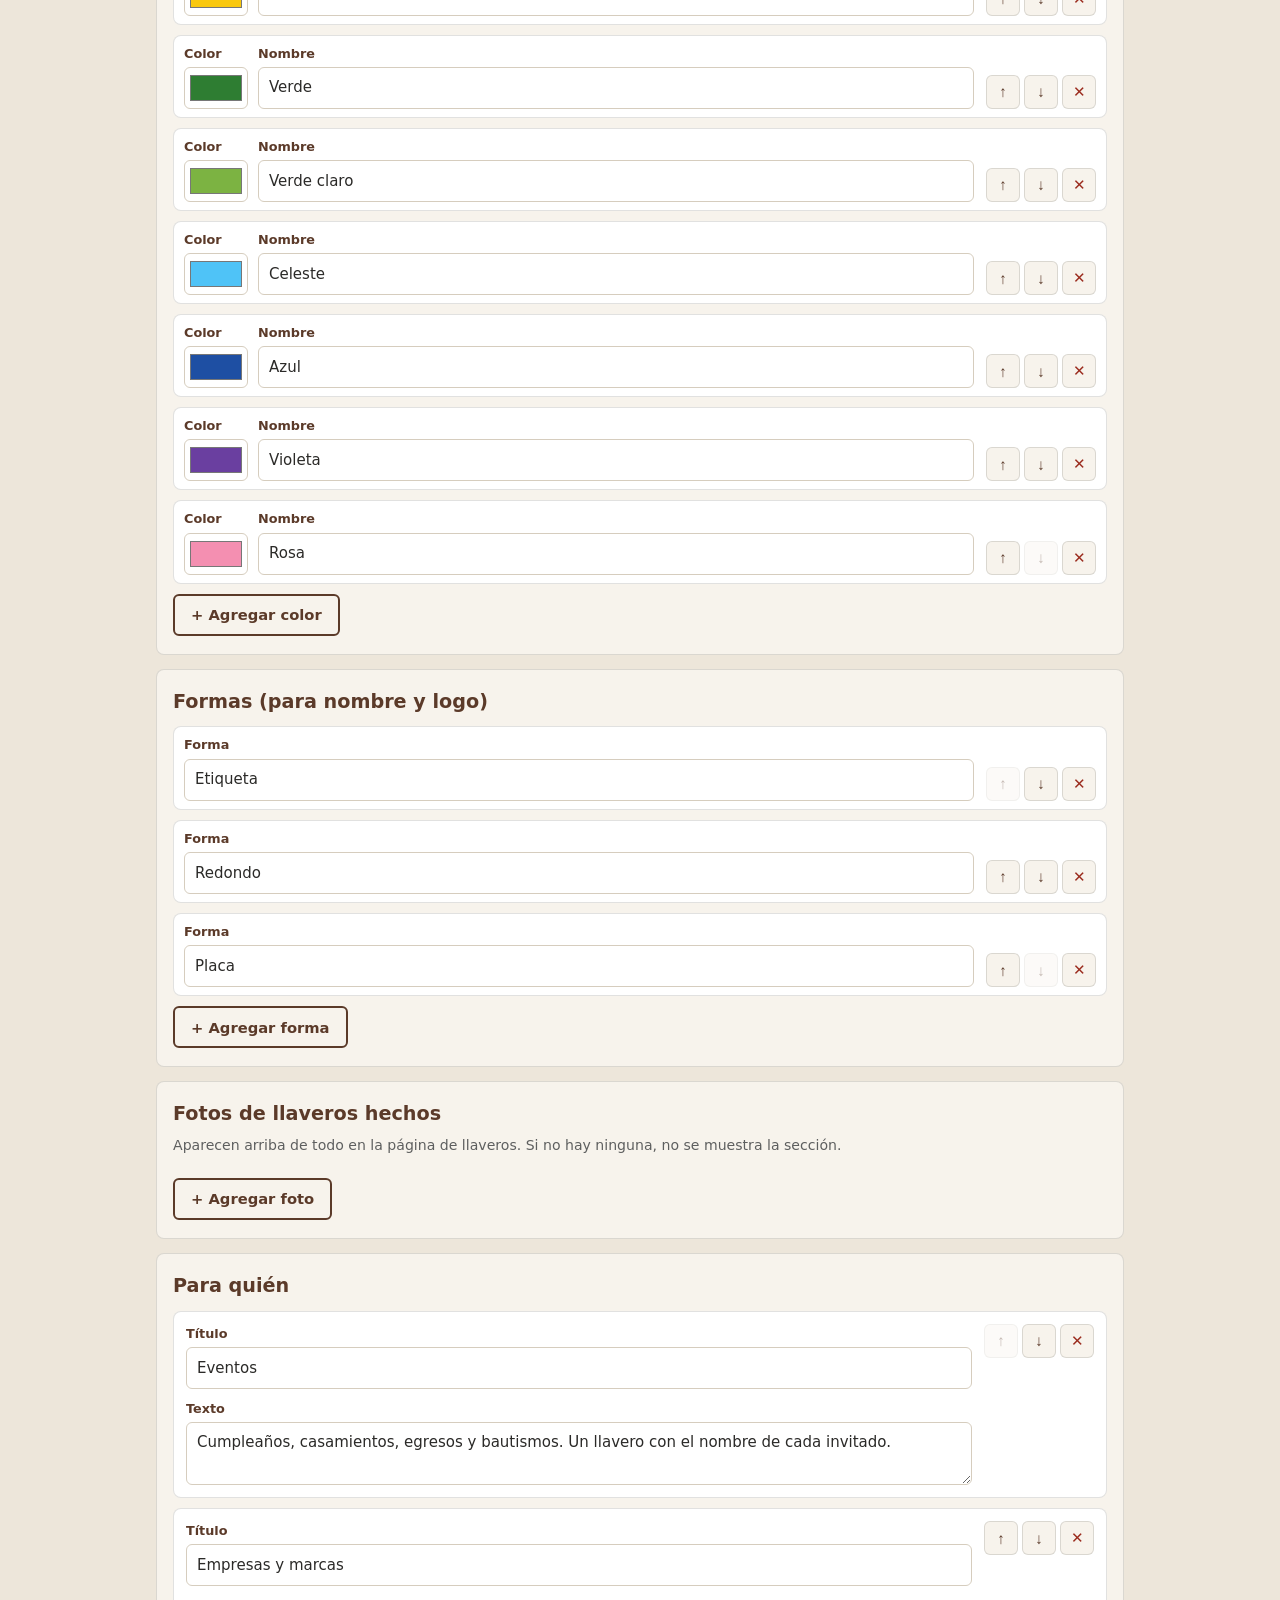
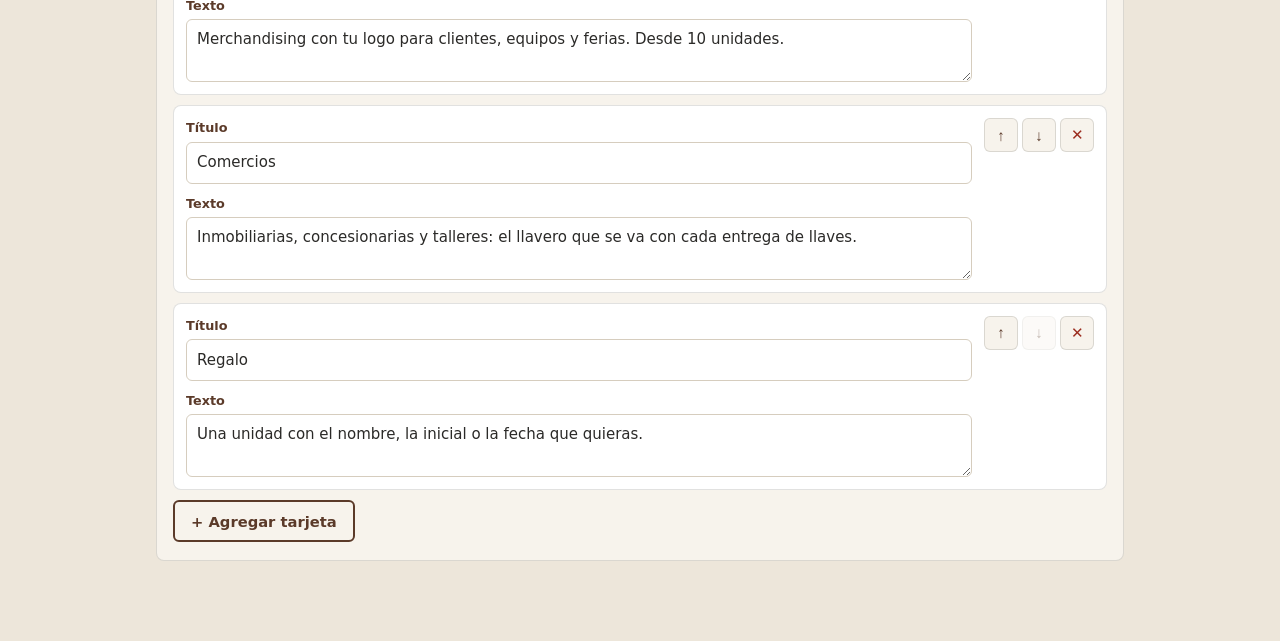
==== commit 1b770b59: "Catálogo y panel usan el nuevo sistema de movimiento Co-Authored-By: Claude Opus 5.5 <noreply@anthro" ====
--- a/admin.html
+++ b/admin.html
@@ -12,6 +12,7 @@
   <link rel="preconnect" href="https://fonts.gstatic.com" crossorigin>
   <link href="https://fonts.googleapis.com/css2?family=Inter:wght@400;500;600;700&family=Space+Grotesk:wght@600;700&display=swap" rel="stylesheet">
   <link rel="stylesheet" href="admin.css">
+  <script src="motion.js"></script>
 </head>
 <body>
   <header class="bar">
@@ -69,7 +70,6 @@
     </section>
   </main>
 
-  <script src="animaciones.js"></script>
   <script src="config.js"></script>
   <script src="catalogo-datos.js"></script>
   <script src="admin.js"></script>
